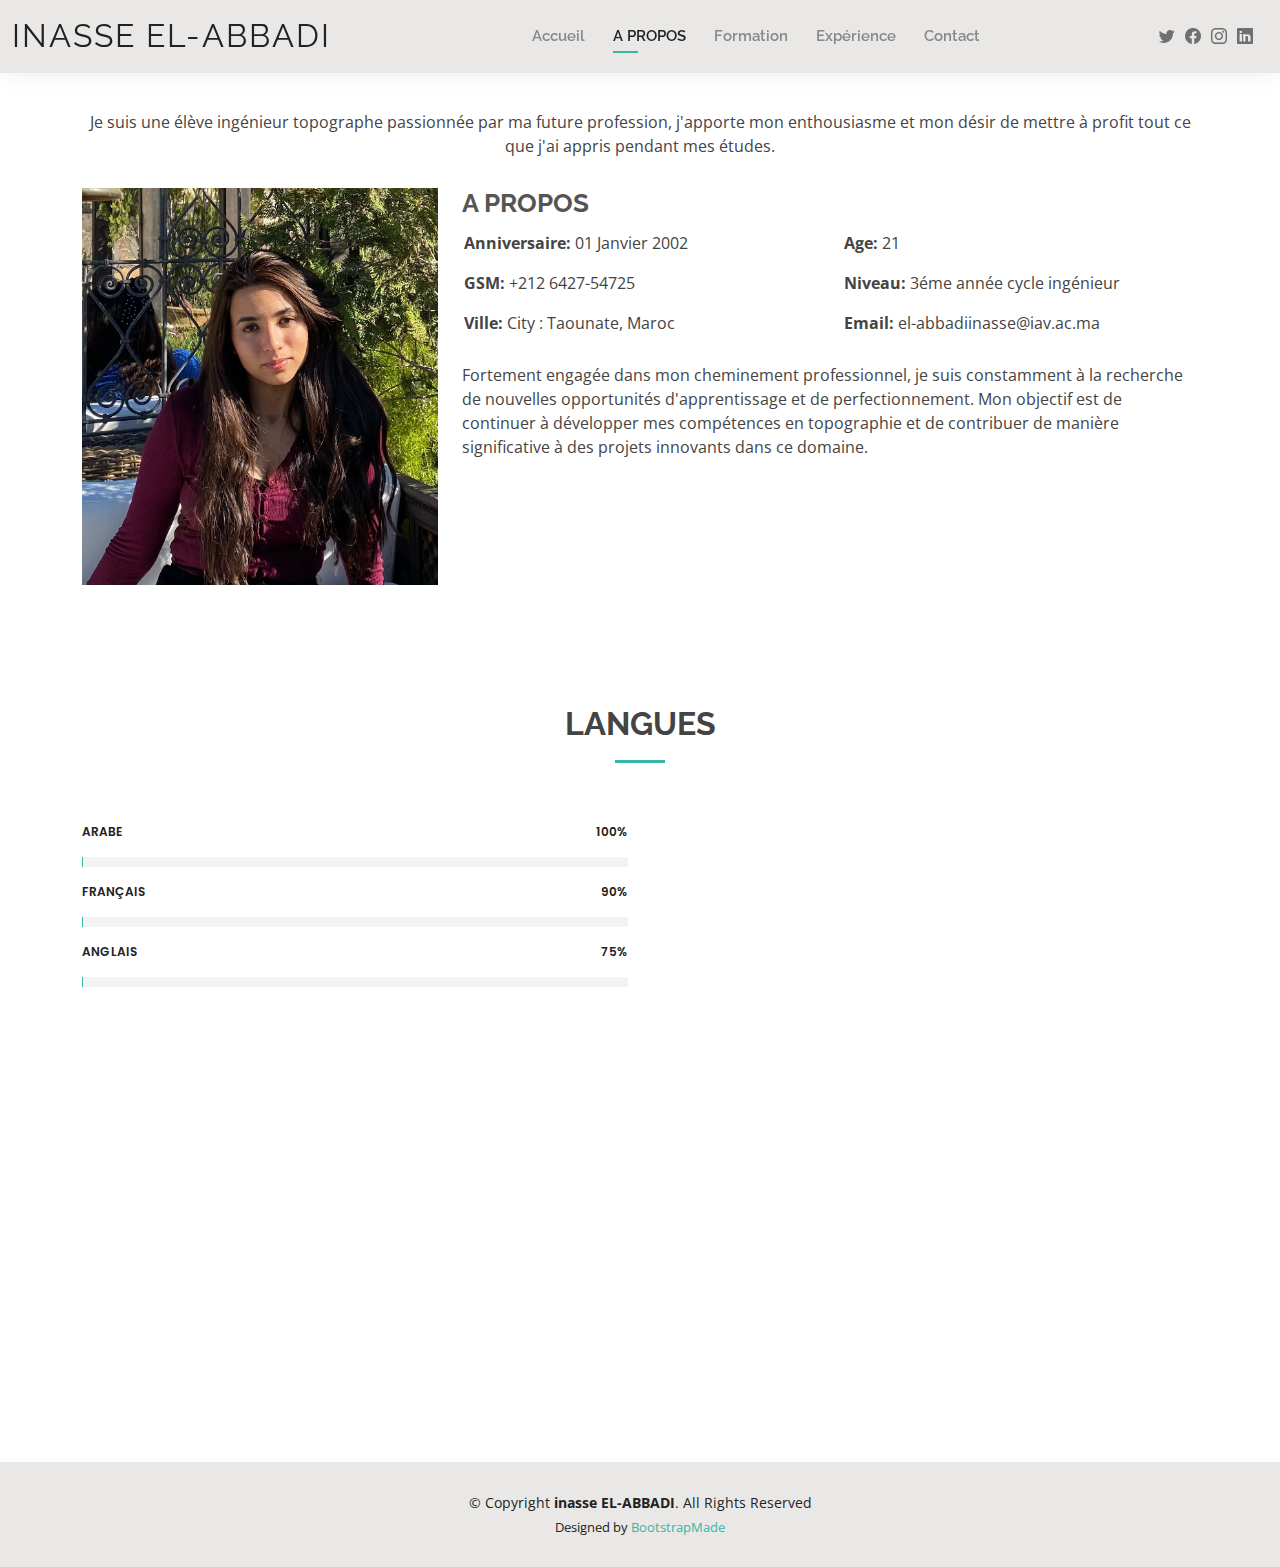
==== about.html @ b6470fad "Add files via upload" ====
<!DOCTYPE html>
<html lang="en">

<head>
  <meta charset="utf-8">
  <meta content="width=device-width, initial-scale=1.0" name="viewport">

  <title>About - Inasse EL_ABBADI Bootstrap Template</title>
  <meta content="" name="description">
  <meta content="" name="keywords">

  <!-- Favicons -->
  <link href="assets/img/favicon.png" rel="icon">
  <link href="assets/img/apple-touch-icon.png" rel="apple-touch-icon">

  <!-- Google Fonts -->
  <link href="https://fonts.googleapis.com/css?family=Open+Sans:300,300i,400,400i,600,600i,700,700i|Raleway:300,300i,400,400i,500,500i,600,600i,700,700i|Poppins:300,300i,400,400i,500,500i,600,600i,700,700i" rel="stylesheet">

  <!-- Vendor CSS Files -->
  <link href="assets/vendor/aos/aos.css" rel="stylesheet">
  <link href="assets/vendor/bootstrap/css/bootstrap.min.css" rel="stylesheet">
  <link href="assets/vendor/bootstrap-icons/bootstrap-icons.css" rel="stylesheet">
  <link href="assets/vendor/boxicons/css/boxicons.min.css" rel="stylesheet">
  <link href="assets/vendor/glightbox/css/glightbox.min.css" rel="stylesheet">
  <link href="assets/vendor/swiper/swiper-bundle.min.css" rel="stylesheet">

  <!-- Template Main CSS File -->
  <link href="assets/css/style.css" rel="stylesheet">

  <!-- =======================================================
  * Template Name: Kelly
  * Updated: Sep 18 2023 with Bootstrap v5.3.2
  * Template URL: https://bootstrapmade.com/kelly-free-bootstrap-cv-resume-html-template/
  * Author: BootstrapMade.com
  * License: https://bootstrapmade.com/license/
  ======================================================== -->
</head>

<body>

  <!-- ======= Header ======= -->
  <header id="header" class="fixed-top">
    <div class="container-fluid d-flex justify-content-between align-items-center">

      <h1 class="logo me-auto me-lg-0"><a href="index.html">Inasse EL-ABBADI </a></h1>
      <!-- Uncomment below if you prefer to use an image logo -->
      <!-- <a href="index.html" class="logo"><img src="assets/img/logo.png" alt="" class="img-fluid"></a>-->

      <nav id="navbar" class="navbar order-last order-lg-0">
        <ul>
          <li><a href="index.html">Accueil</a></li>
          <li><a class="active" href="about.html">A PROPOS</a></li>
          <li><a href="resume.html">Formation</a></li>
          <li><a href="services.html">Expérience</a></li>
          <li><a href="contact.html">Contact</a></li>
        </ul>
        <i class="bi bi-list mobile-nav-toggle"></i>
      </nav><!-- .navbar -->

      <div class="header-social-links">
        <a href="#" class="twitter"><i class="bi bi-twitter"></i></a>
        <a href="#" class="facebook"><i class="bi bi-facebook"></i></a>
        <a href="#" class="instagram"><i class="bi bi-instagram"></i></a>
        <a href="#" class="linkedin"><i class="bi bi-linkedin"></i></i></a>
      </div>

    </div>

  </header><!-- End Header -->

  <main id="main">

    <!-- ======= About Section ======= -->
    <section id="about" class="about">
      <div class="container" data-aos="fade-up">

        <div class="section-title">
          <p>Je suis une élève ingénieur topographe passionnée par ma future profession, j'apporte mon enthousiasme et mon désir de mettre à profit tout ce que j'ai appris pendant mes études.
</p>
        </div>

        <div class="row">
          <div class="col-lg-4">
            <img src="assets/img/about.jpeg" class="img-fluid" alt="">
          </div>
          <div class="col-lg-8 pt-4 pt-lg-0 content">
            <h3> A PROPOS</h3>
            <div class="row">
              <div class="col-lg-6">
                <ul>
                  <li><i class="bi bi-rounded-right"></i> <strong>Anniversaire:</strong> 01 Janvier 2002</li>
                  <li><i class="bi bi-rounded-right"></i> <strong>GSM:</strong> +212 6427-54725</li>
                  <li><i class="bi bi-rounded-right"></i> <strong>Ville:</strong> City : Taounate, Maroc</li>
                </ul>
              </div>
              <div class="col-lg-6">
                <ul>
                  <li><i class="bi bi-rounded-right"></i> <strong>Age:</strong> 21</li>
                  <li><i class="bi bi-rounded-right"></i> <strong>Niveau:</strong> 3éme année cycle ingénieur</li>
                  <li><i class="bi bi-rounded-right"></i> <strong>Email:</strong> el-abbadiinasse@iav.ac.ma</li>
                </ul>
              </div>
            </div>
            <p>
             Fortement engagée dans mon cheminement professionnel, je suis constamment à la recherche de nouvelles opportunités d'apprentissage et de perfectionnement. Mon objectif est de continuer à développer mes compétences en topographie et de contribuer de manière significative à des projets innovants dans ce domaine.
          </div>
        </div>

      </div>
    </section><!-- End About Section -->

    <!-- ======= langue Section ======= -->
    <section id="skills" class="skills">
      <div class="container" data-aos="fade-up">

        <div class="section-title">
          <h2>Langues</h2>
        </div>

        <div class="row skills-content">

          <div class="col-lg-6">

            <div class="progress">
              <span class="skill">Arabe<i class="val">100%</i></span>
              <div class="progress-bar-wrap">
                <div class="progress-bar" role="progressbar" aria-valuenow="100" aria-valuemin="0" aria-valuemax="100"></div>
              </div>
            </div>

            <div class="progress">
              <span class="skill">Français<i class="val">90%</i></span>
              <div class="progress-bar-wrap">
                <div class="progress-bar" role="progressbar" aria-valuenow="90" aria-valuemin="0" aria-valuemax="100"></div>
              </div>
            </div>

            <div class="progress">
              <span class="skill">Anglais<i class="val">75%</i></span>
              <div class="progress-bar-wrap">
                <div class="progress-bar" role="progressbar" aria-valuenow="75" aria-valuemin="0" aria-valuemax="100"></div>
              </div>
            </div>

          </div>

            </div>

          </div>

        </div>

      </div>
    </section><!-- End Skills Section -->

<section id="skills" class="skills">
      <div class="container" data-aos="fade-up">
        <div class="row skills-content">
          <div class="section-title">
          <h2>Compétences</h2>
        </div>

          <div class="col-lg-6">

            <div class="progress">
              <span class="skill">Communication <i class="val">100%</i></span>
              <div class="progress-bar-wrap">
                <div class="progress-bar" role="progressbar" aria-valuenow="100" aria-valuemin="0" aria-valuemax="100"></div>
              </div>
            </div>

            <div class="progress">
              <span class="skill">Gestion <i class="val">100%</i></span>
              <div class="progress-bar-wrap">
                <div class="progress-bar" role="progressbar" aria-valuenow="90" aria-valuemin="0" aria-valuemax="100"></div>
              </div>
            </div>

            <div class="progress">
              <span class="skill">Travail en équipe <i class="val">75%</i></span>
              <div class="progress-bar-wrap">
                <div class="progress-bar" role="progressbar" aria-valuenow="75" aria-valuemin="0" aria-valuemax="100"></div>
              </div>
            </div>

          </div>

          <div class="col-lg-6">

            <div class="progress">
              <span class="skill">Programmation <i class="val">80%</i></span>
              <div class="progress-bar-wrap">
                <div class="progress-bar" role="progressbar" aria-valuenow="80" aria-valuemin="0" aria-valuemax="100"></div>
              </div>
            </div>

            <div class="progress">
              <span class="skill">polyvalence <i class="val">90%</i></span>
              <div class="progress-bar-wrap">
                <div class="progress-bar" role="progressbar" aria-valuenow="90" aria-valuemin="0" aria-valuemax="100"></div>
              </div>
            </div>

          </div>

        </div>

      </div>
    </section><!-- End Skills Section -->

  </main><!-- End #main -->

  <!-- ======= Footer ======= -->
  <footer id="footer">
    <div class="container">
      <div class="copyright">
        &copy; Copyright <strong><span>inasse EL-ABBADI</span></strong>. All Rights Reserved
      </div>
      <div class="credits">
        <!-- All the links in the footer should remain intact. -->
        <!-- You can delete the links only if you purchased the pro version. -->
        <!-- Licensing information: https://bootstrapmade.com/license/ -->
        <!-- Purchase the pro version with working PHP/AJAX contact form: https://bootstrapmade.com/kelly-free-bootstrap-cv-resume-html-template/ -->
        Designed by <a href="https://bootstrapmade.com/">BootstrapMade</a>
      </div>
    </div>
  </footer><!-- End  Footer -->

  <div id="preloader"></div>
  <a href="#" class="back-to-top d-flex align-items-center justify-content-center"><i class="bi bi-arrow-up-short"></i></a>

  <!-- Vendor JS Files -->
  <script src="assets/vendor/purecounter/purecounter_vanilla.js"></script>
  <script src="assets/vendor/aos/aos.js"></script>
  <script src="assets/vendor/bootstrap/js/bootstrap.bundle.min.js"></script>
  <script src="assets/vendor/glightbox/js/glightbox.min.js"></script>
  <script src="assets/vendor/isotope-layout/isotope.pkgd.min.js"></script>
  <script src="assets/vendor/swiper/swiper-bundle.min.js"></script>
  <script src="assets/vendor/waypoints/noframework.waypoints.js"></script>
  <script src="assets/vendor/php-email-form/validate.js"></script>

  <!-- Template Main JS File -->
  <script src="assets/js/main.js"></script>

</body>

</html>
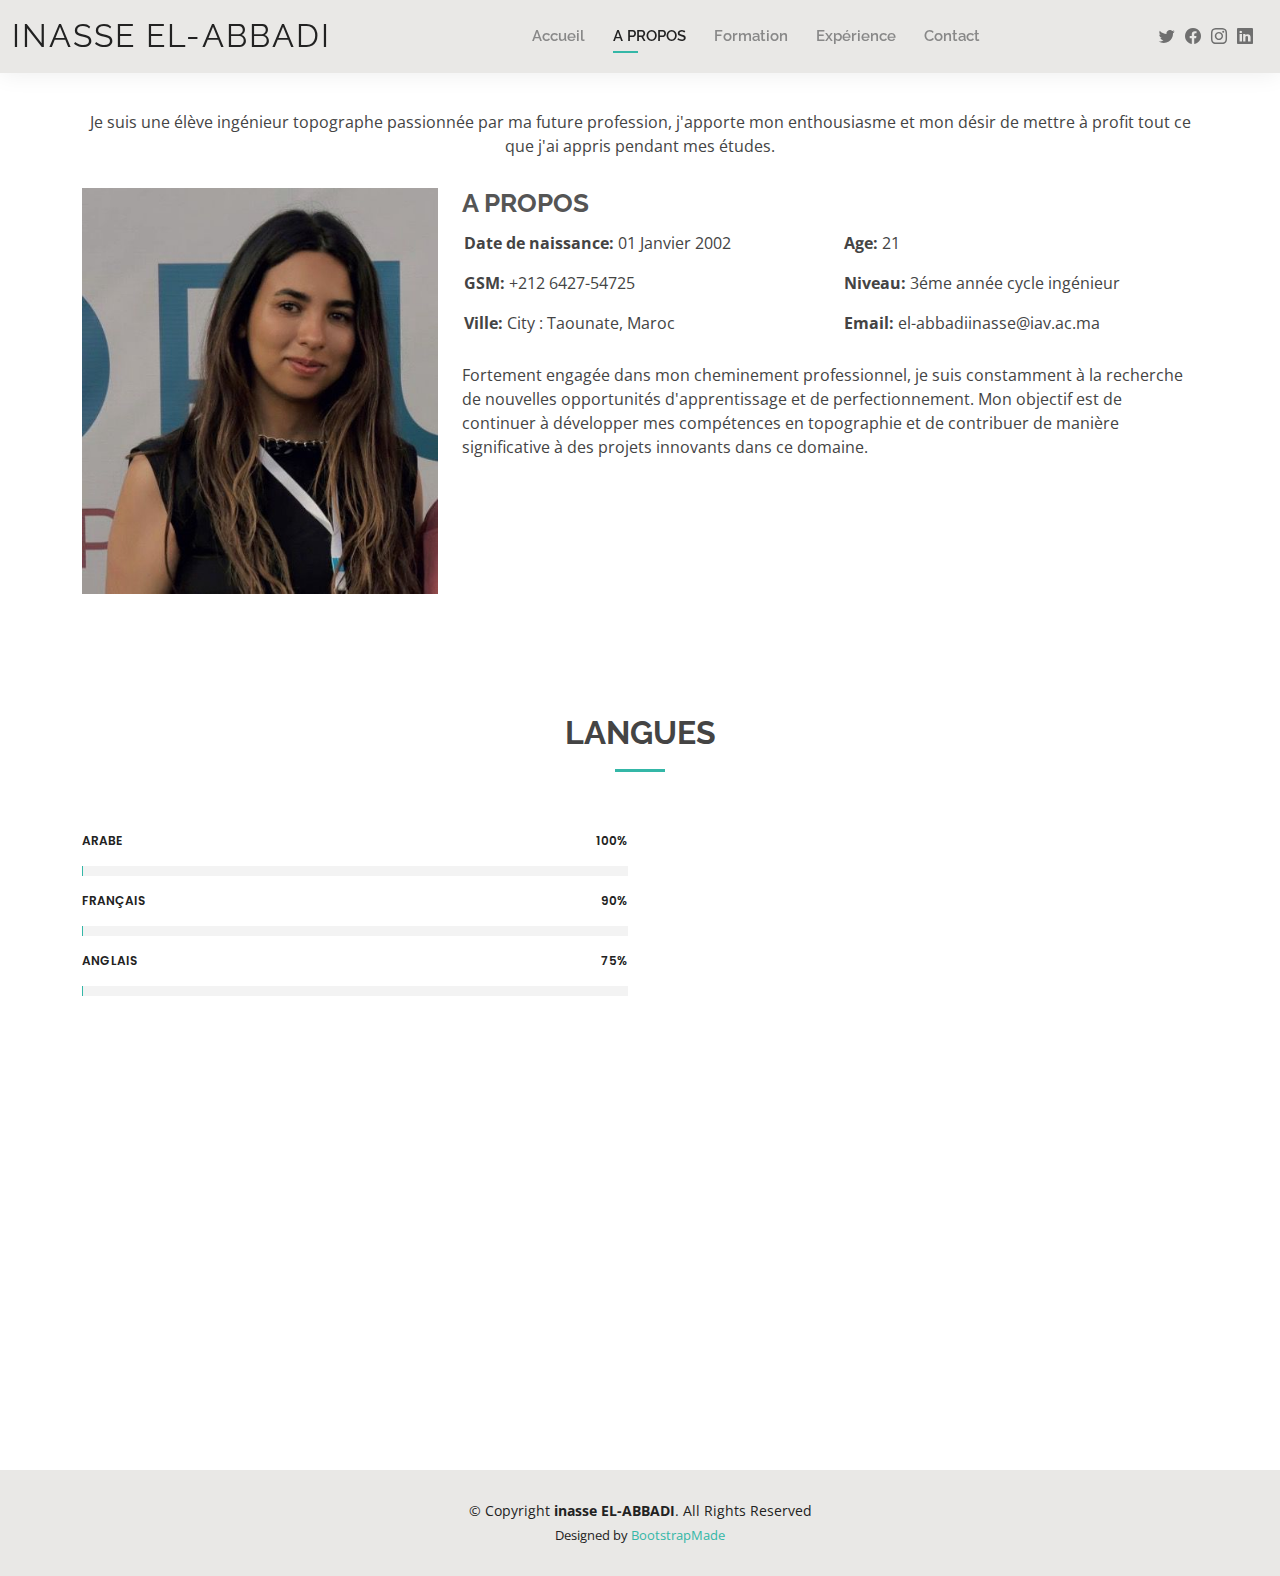
==== commit 50682516: "Update about.html" ====
--- a/about.html
+++ b/about.html
@@ -88,7 +88,7 @@
             <div class="row">
               <div class="col-lg-6">
                 <ul>
-                  <li><i class="bi bi-rounded-right"></i> <strong>Anniversaire:</strong> 01 Janvier 2002</li>
+                  <li><i class="bi bi-rounded-right"></i> <strong>Date de naissance:</strong> 01 Janvier 2002</li>
                   <li><i class="bi bi-rounded-right"></i> <strong>GSM:</strong> +212 6427-54725</li>
                   <li><i class="bi bi-rounded-right"></i> <strong>Ville:</strong> City : Taounate, Maroc</li>
                 </ul>
@@ -244,4 +244,4 @@
 
 </body>
 
-</html>+</html>
--- a/assets/css/style.css
+++ b/assets/css/style.css
@@ -421,7 +421,7 @@
 #hero {
   width: 100%;
   height: 100vh;
-  background: url("../img/hero-bg.jpg") top right;
+  background: url("../img/hero-bg.jpg") ;
   background-size: cover;
 }
 
@@ -445,9 +445,9 @@
 }
 
 #hero h2 {
-  color: #6f6f6f;
+  color: #2F0C04;
   margin: 10px 0 0 0;
-  font-size: 22px;
+  font-size: 30px;
 }
 
 #hero .btn-about {
@@ -541,7 +541,7 @@
 # Cta
 --------------------------------------------------------------*/
 .cta {
-  background: linear-gradient(rgba(0, 0, 0, 0.6), rgba(0, 0, 0, 0.6)), url("../img/bg-1.jpg") fixed center center;
+  background: linear-gradient(rgba(0, 0, 0, 0.6), rgba(0, 0, 0, 0.6)), url("../img/hero-bg.jpg") fixed center center;
   background-size: cover;
   padding: 80px 0;
 }
@@ -1286,4 +1286,4 @@
 
 #footer .credits a {
   color: #34b7a7;
-}+}
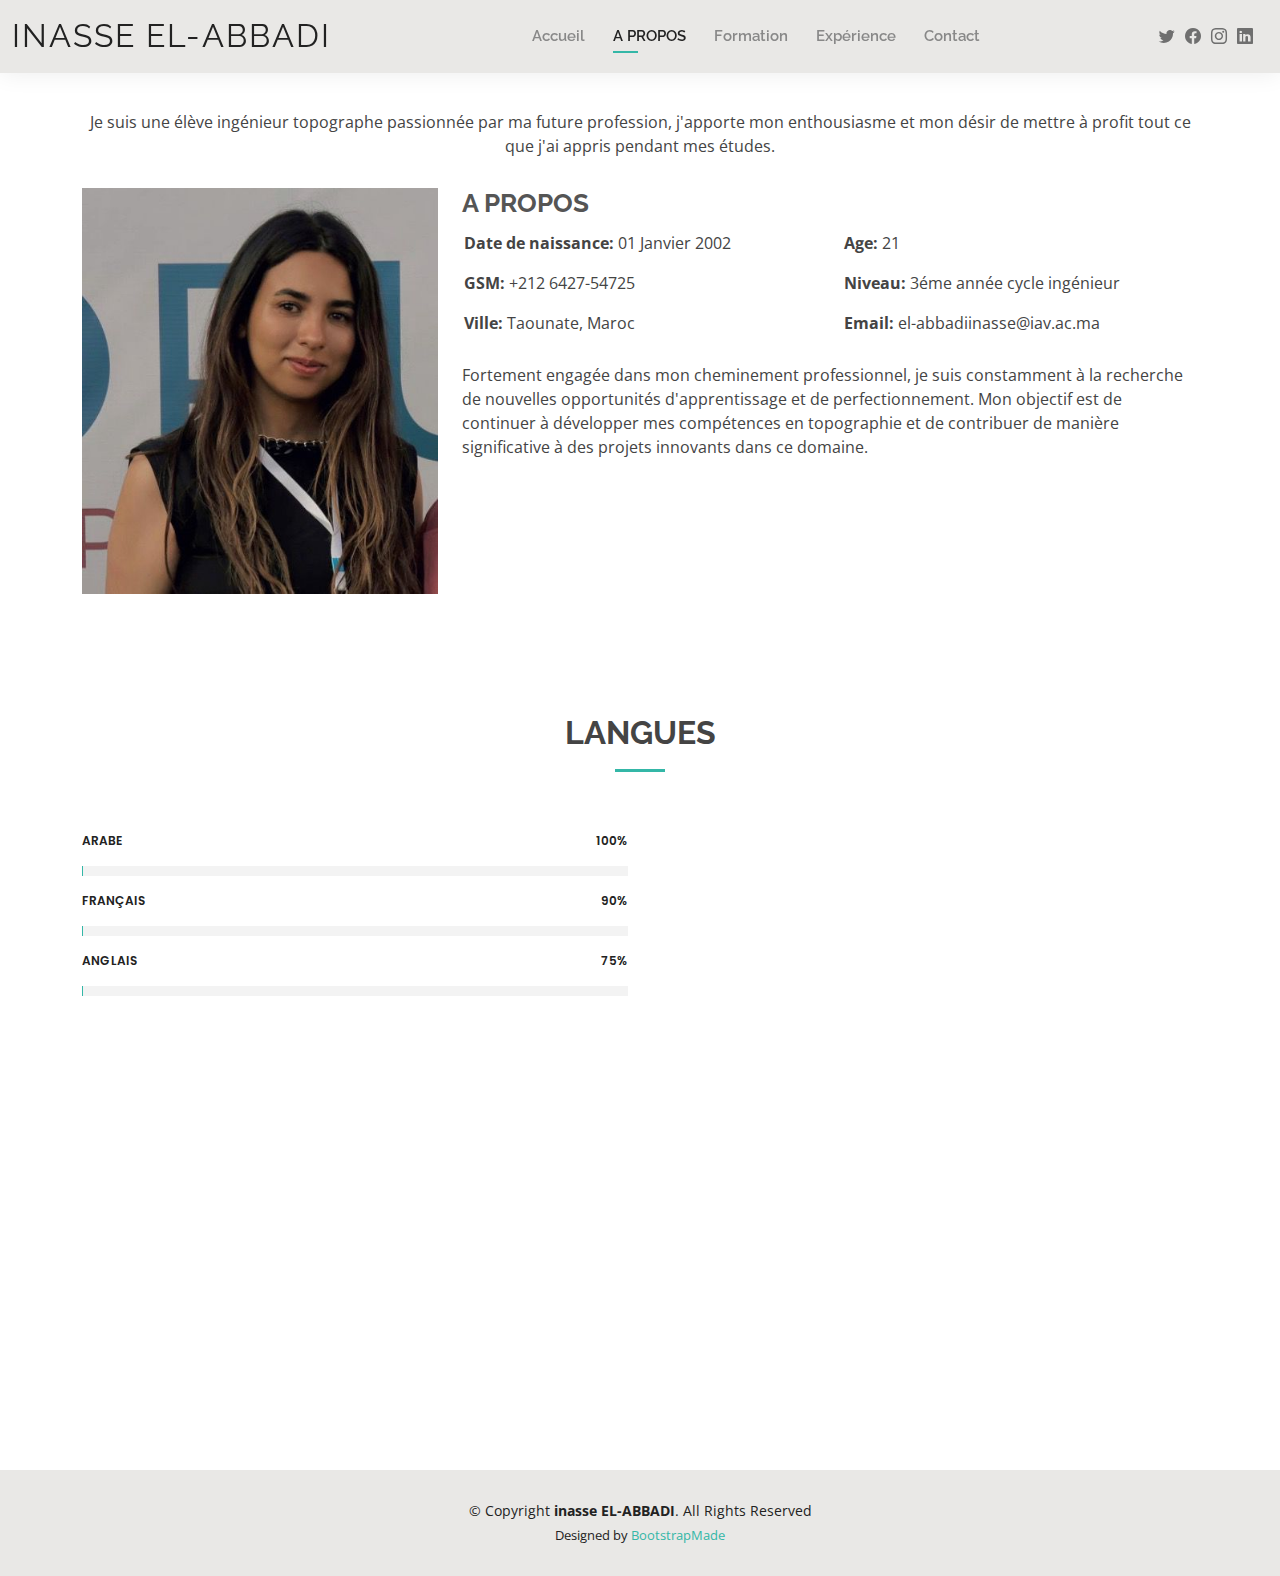
==== commit 4220b37c: "Update about.html" ====
--- a/about.html
+++ b/about.html
@@ -5,7 +5,7 @@
   <meta charset="utf-8">
   <meta content="width=device-width, initial-scale=1.0" name="viewport">
 
-  <title>About - Inasse EL_ABBADI Bootstrap Template</title>
+  <title>A PROPOS - Inasse EL_ABBADI Bootstrap Template</title>
   <meta content="" name="description">
   <meta content="" name="keywords">
 
@@ -90,7 +90,7 @@
                 <ul>
                   <li><i class="bi bi-rounded-right"></i> <strong>Date de naissance:</strong> 01 Janvier 2002</li>
                   <li><i class="bi bi-rounded-right"></i> <strong>GSM:</strong> +212 6427-54725</li>
-                  <li><i class="bi bi-rounded-right"></i> <strong>Ville:</strong> City : Taounate, Maroc</li>
+                  <li><i class="bi bi-rounded-right"></i> <strong>Ville:</strong> Taounate, Maroc</li>
                 </ul>
               </div>
               <div class="col-lg-6">
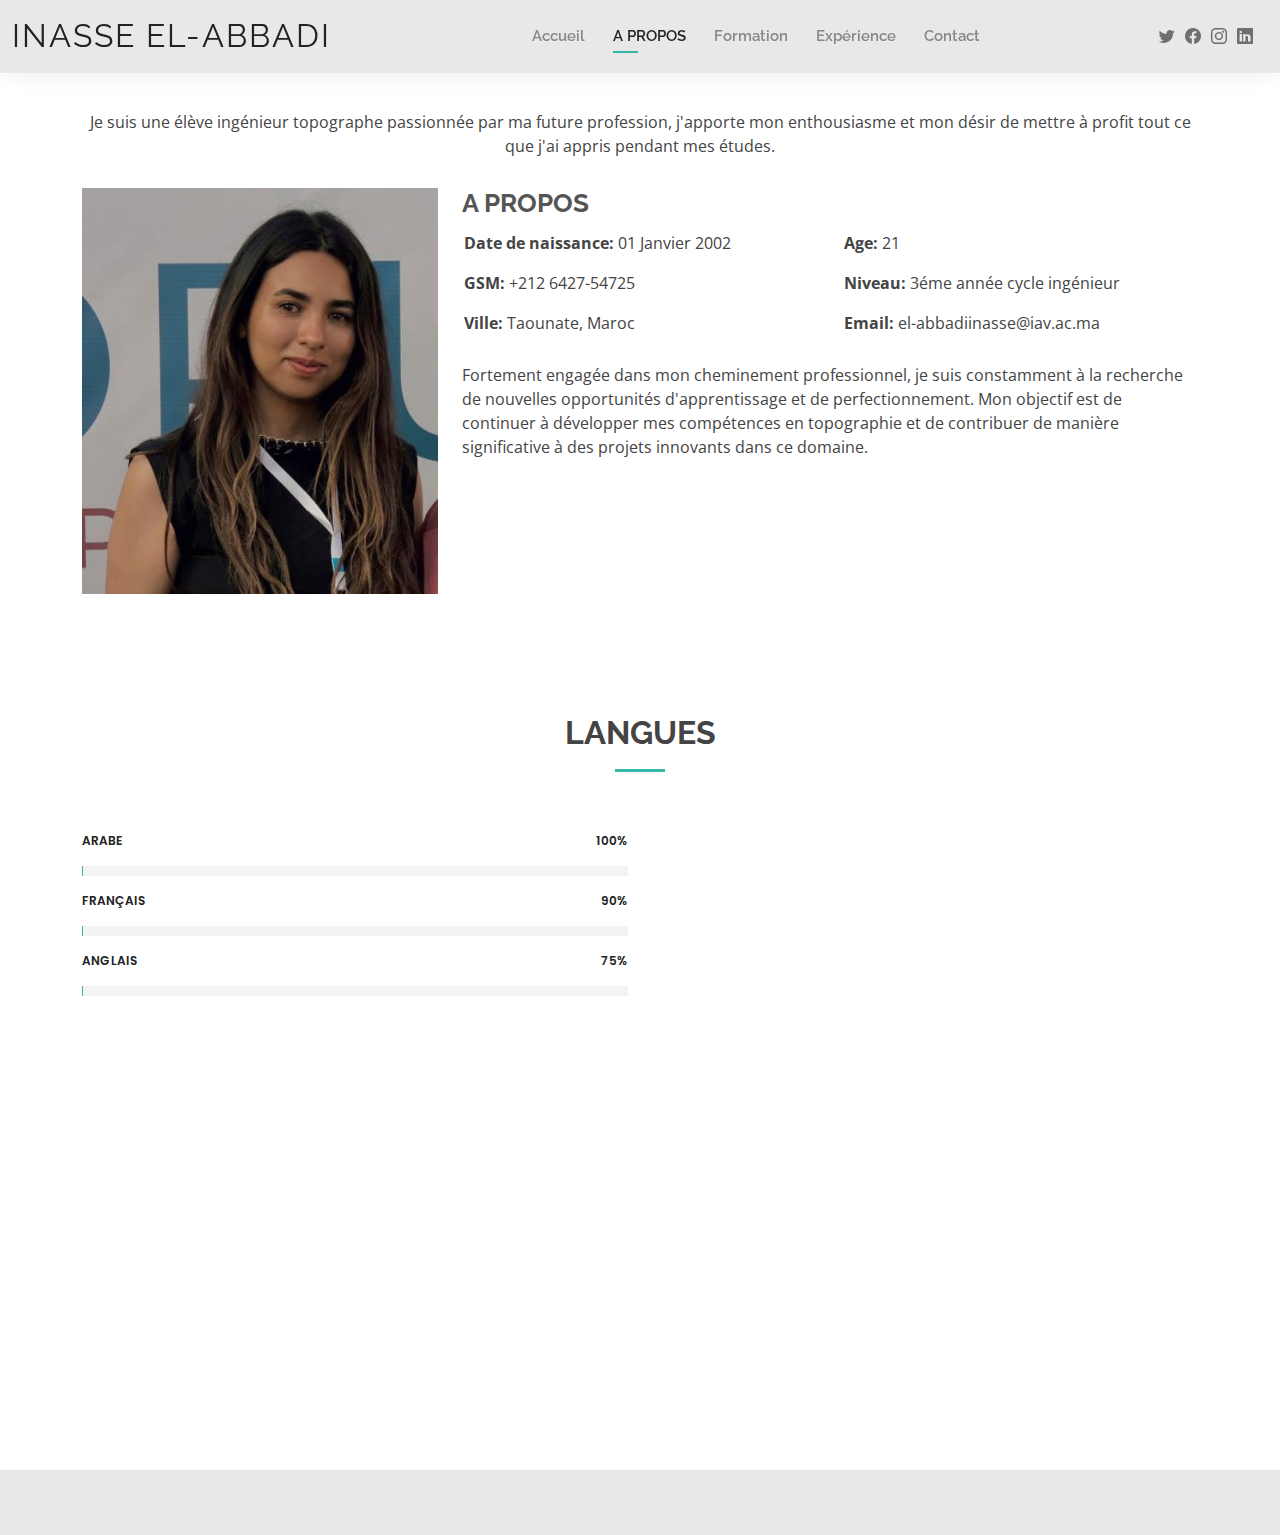
==== commit 66ee2cb2: "Update about.html" ====
--- a/about.html
+++ b/about.html
@@ -214,14 +214,12 @@
   <footer id="footer">
     <div class="container">
       <div class="copyright">
-        &copy; Copyright <strong><span>inasse EL-ABBADI</span></strong>. All Rights Reserved
       </div>
       <div class="credits">
         <!-- All the links in the footer should remain intact. -->
         <!-- You can delete the links only if you purchased the pro version. -->
         <!-- Licensing information: https://bootstrapmade.com/license/ -->
         <!-- Purchase the pro version with working PHP/AJAX contact form: https://bootstrapmade.com/kelly-free-bootstrap-cv-resume-html-template/ -->
-        Designed by <a href="https://bootstrapmade.com/">BootstrapMade</a>
       </div>
     </div>
   </footer><!-- End  Footer -->
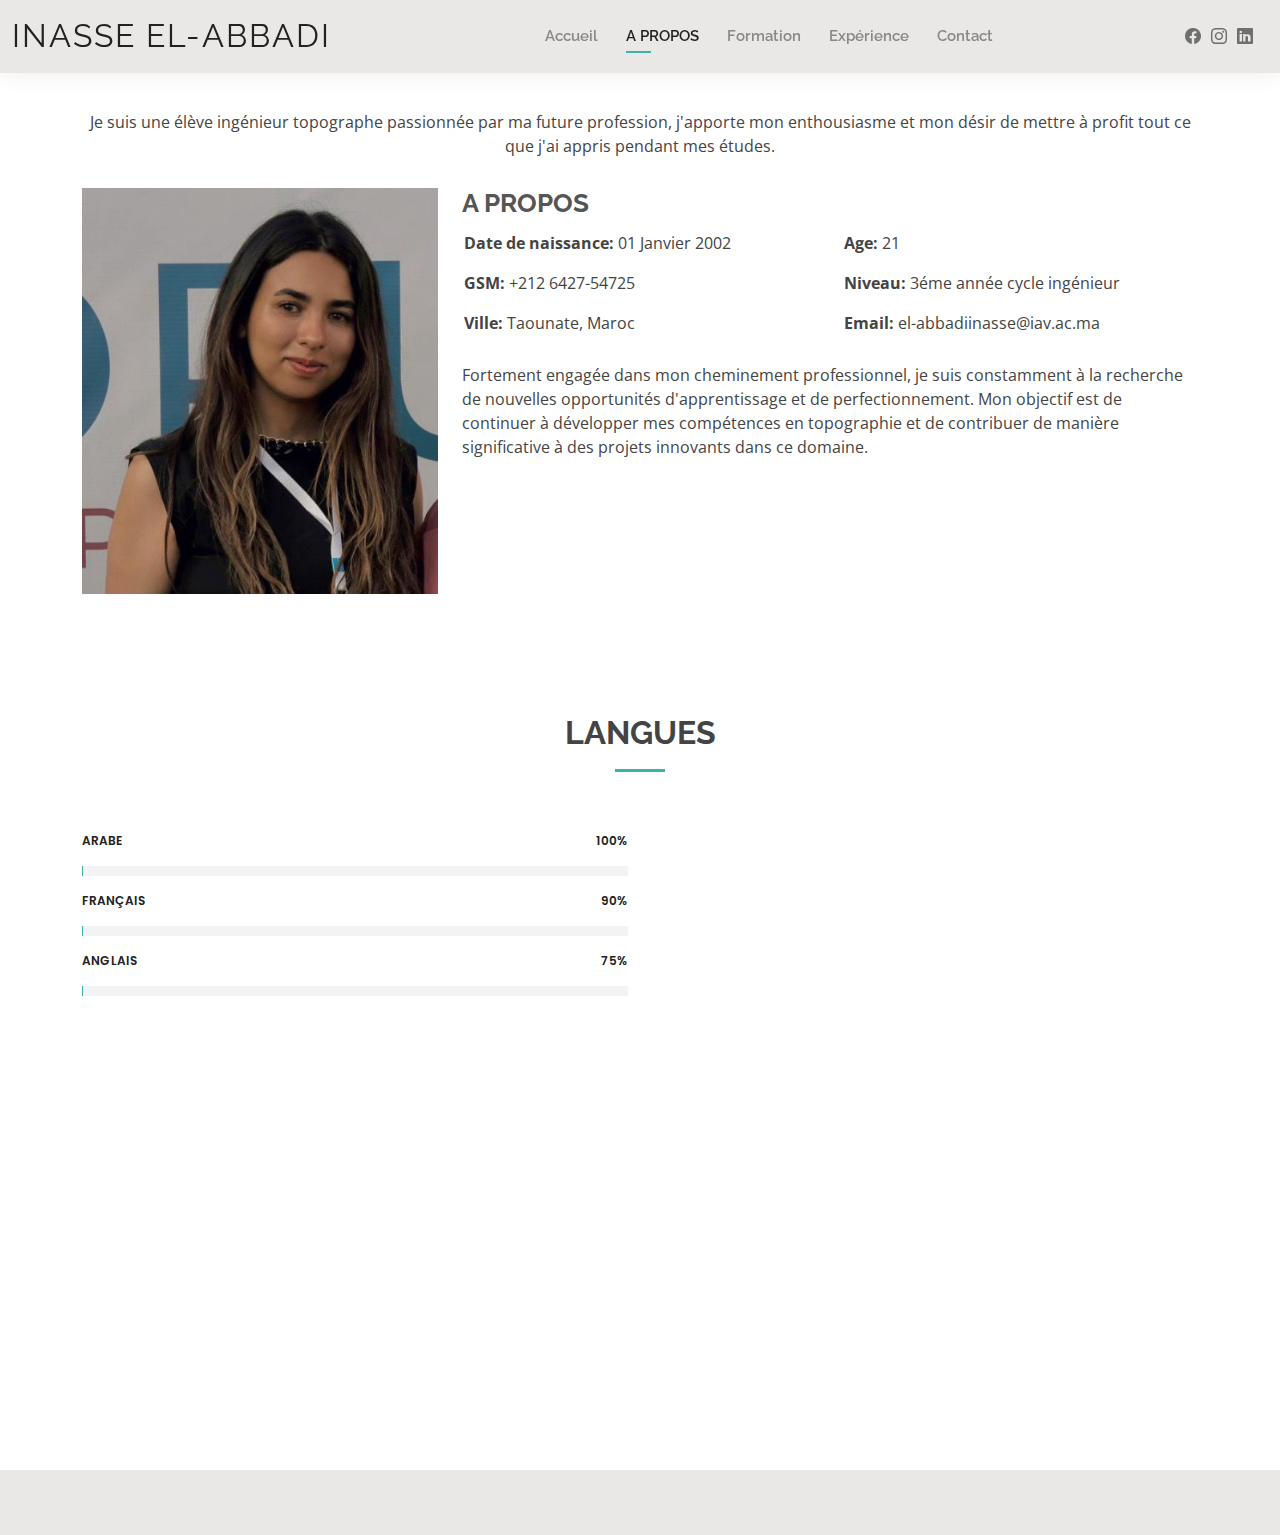
==== commit 74b7e44e: "Update about.html" ====
--- a/about.html
+++ b/about.html
@@ -58,10 +58,9 @@
       </nav><!-- .navbar -->
 
       <div class="header-social-links">
-        <a href="#" class="twitter"><i class="bi bi-twitter"></i></a>
-        <a href="#" class="facebook"><i class="bi bi-facebook"></i></a>
-        <a href="#" class="instagram"><i class="bi bi-instagram"></i></a>
-        <a href="#" class="linkedin"><i class="bi bi-linkedin"></i></i></a>
+        <a href="https://web.facebook.com/abbadi.inasse/?locale=hi_IN&_rdc=1&_rdr" class="facebook"><i class="bi bi-facebook"></i></a>
+        <a href="https://www.instagram.com/inasse.abbadi/" class="instagram"><i class="bi bi-instagram"></i></a>
+        <a href="https://www.linkedin.com/in/el-abbadi-inasse-2b7200200/?trk=people-guest_people_search-card&originalSubdomain=ma" class="linkedin"><i class="bi bi-linkedin"></i></i></a>
       </div>
 
     </div>
